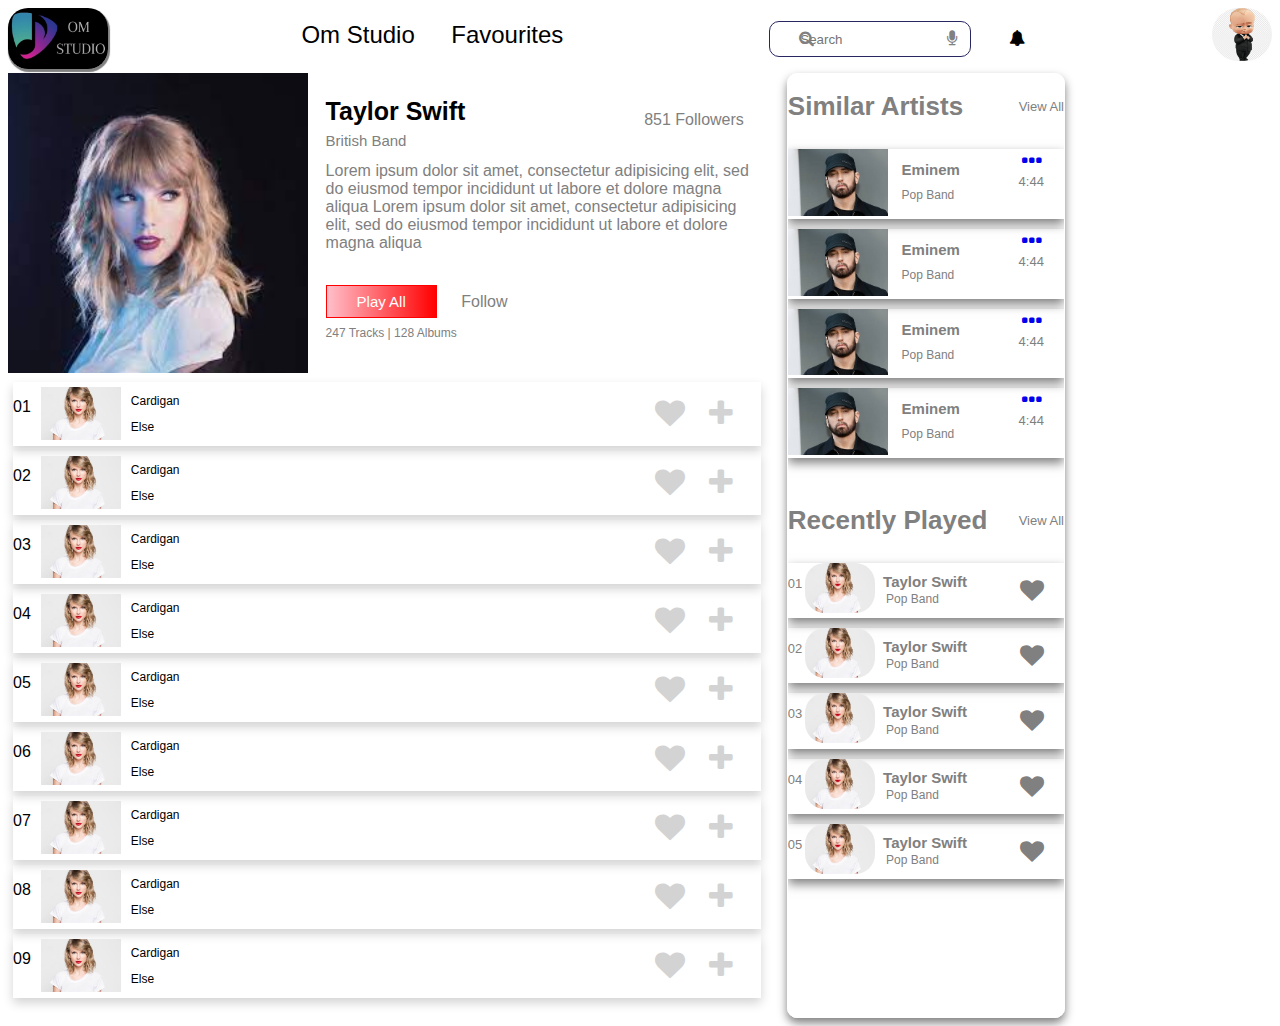
==== artist.html @ 35a2c5ba "Add files via upload" ====
<!DOCTYPE html>
<html lang="en" dir="ltr">
  <head>
    <meta charset="utf-8">
    <title>Artist</title>
    <link rel="stylesheet" href="https://cdnjs.cloudflare.com/ajax/libs/font-awesome/4.7.0/css/font-awesome.min.css">

    <link rel="stylesheet" href="index.css">
    <link rel="stylesheet" href="artist.css">
      <link rel="stylesheet" href="index2.css">
  </head>
  <body>
    <header>
      <div class="header-div">
        <div id="brand-logo">
          <a href="#">
            <img src="images/3986F8B8-918C-4091-91D7-9B2039264A98_4_5005_c.jpeg" alt="">
          </a>
        </div>

        <div class="header-nav">
          <nav>
            <a href="#">Om Studio</a>
            <a href="#">Favourites</a>
          </nav>
        </div>

        <div class="header-search">
          <form class="" action="" method="post">
            <input type="search" name="" value="" placeholder="Search">
            <span>
              <i class="fa fa-search" id="search-icon"aria-hidden="true"></i>
            </span>
            <span>
              <i class="fa fa-microphone" id="microphone-icon"></i>
            </span>
            <span>
              <i class="fa fa-bell" id="bell-icon"></i>
            </span>
          </form>
        </div>

         <div class="login-img">
            <img src="images/png-transparent-the-boss-baby-big-boss-baby-infant-child-animated-film-the-boss-baby-face-head-boss.png" alt="">
         </div>
      </div>
    </header>
  <!-- main -->
      <div class="artist">
        <div class="artist-details">
          <div class="artist-img">
            <a href="#"><img src="images/taylor-swift-4.jpeg" alt=""></a>
          </div>
          <div class="about">
            <div class="artist-name">
              <h1>Taylor Swift</h1>
              <p>British Band</p>
            </div>
            <div class="follower-count">
              <p>851 Followers</p>
            </div>
            <div class="artist-background">
              <p>Lorem ipsum dolor sit amet, consectetur adipisicing elit,
                sed do eiusmod tempor incididunt ut labore et dolore magna aliqua Lorem ipsum dolor sit amet,
                consectetur adipisicing elit, sed do eiusmod tempor incididunt ut labore et dolore magna aliqua</p>
          </div>
          <div class="play-button">
            <button type="button" name="button">Play All</button>
            <a href="#">Follow</a>
            <p>247 Tracks | 128 Albums</p>
          </div>
        </div>
       </div>

        <div class="artist-playlist">
          <div class="first-part">
            <div class="number">
               <p>01</p>
            </div>
            <div class="song-image">
                <a href="#audio"><img src="images/taylor-swift-3.jpeg" alt=""></a>
            </div>
            <div class="song-name">
              <p>Cardigan</p>
              <p>Else</p>
            </div>

          </div>
          <div class="second-part">
            <div class="heart">
              <a href="#"><i class="fa-thin fa fa-heart"></i></a>
            </div>
            <div class="plus">
              <a href="#"><i class="fa fa-plus"></i></a>
            </div>
          </div>

        </div>
        <div class="artist-playlist">
          <div class="first-part">
            <div class="number">
               <p>02</p>
            </div>
            <div class="song-image">
                <a href="#audio"><img src="images/taylor-swift-3.jpeg" alt=""></a>
            </div>
            <div class="song-name">
              <p>Cardigan</p>
              <p>Else</p>
            </div>

          </div>
          <div class="second-part">
            <div class="heart">
              <a href="#"><i class="fa-thin fa fa-heart"></i></a>
            </div>
            <div class="plus">
              <a href="#"><i class="fa fa-plus"></i></a>
            </div>
          </div>

        </div>
        <div class="artist-playlist">
          <div class="first-part">
            <div class="number">
               <p>03</p>
            </div>
            <div class="song-image">
                <a href="#audio"><img src="images/taylor-swift-3.jpeg" alt=""></a>
            </div>
            <div class="song-name">
              <p>Cardigan</p>
              <p>Else</p>
            </div>

          </div>
          <div class="second-part">
            <div class="heart">
              <a href="#"><i class="fa-thin fa fa-heart"></i></a>
            </div>
            <div class="plus">
              <a href="#"><i class="fa fa-plus"></i></a>
            </div>
          </div>

        </div>
        <div class="artist-playlist">
          <div class="first-part">
            <div class="number">
               <p>04</p>
            </div>
            <div class="song-image">
                <a href="#audio"><img src="images/taylor-swift-3.jpeg" alt=""></a>
            </div>
            <div class="song-name">
              <p>Cardigan</p>
              <p>Else</p>
            </div>

          </div>
          <div class="second-part">
            <div class="heart">
              <a href="#"><i class="fa-thin fa fa-heart"></i></a>
            </div>
            <div class="plus">
              <a href="#"><i class="fa fa-plus"></i></a>
            </div>
          </div>

        </div>
        <div class="artist-playlist">
          <div class="first-part">
            <div class="number">
               <p>05</p>
            </div>
            <div class="song-image">
                <a href="#audio"><img src="images/taylor-swift-3.jpeg" alt=""></a>
            </div>
            <div class="song-name">
              <p>Cardigan</p>
              <p>Else</p>
            </div>

          </div>
          <div class="second-part">
            <div class="heart">
              <a href="#"><i class="fa-thin fa fa-heart"></i></a>
            </div>
            <div class="plus">
              <a href="#"><i class="fa fa-plus"></i></a>
            </div>
          </div>

        </div>
        <div class="artist-playlist">
          <div class="first-part">
            <div class="number">
               <p>06</p>
            </div>
            <div class="song-image">
                <a href="#audio"><img src="images/taylor-swift-3.jpeg" alt=""></a>
            </div>
            <div class="song-name">
              <p>Cardigan</p>
              <p>Else</p>
            </div>

          </div>
          <div class="second-part">
            <div class="heart">
              <a href="#"><i class="fa-thin fa fa-heart"></i></a>
            </div>
            <div class="plus">
              <a href="#"><i class="fa fa-plus"></i></a>
            </div>
          </div>

        </div>
        <div class="artist-playlist">
          <div class="first-part">
            <div class="number">
               <p>07</p>
            </div>
            <div class="song-image">
                <a href="#audio"><img src="images/taylor-swift-3.jpeg" alt=""></a>
            </div>
            <div class="song-name">
              <p>Cardigan</p>
              <p>Else</p>
            </div>

          </div>
          <div class="second-part">
            <div class="heart">
              <a href="#"><i class="fa-thin fa fa-heart"></i></a>
            </div>
            <div class="plus">
              <a href="#"><i class="fa fa-plus"></i></a>
            </div>
          </div>

        </div>
        <div class="artist-playlist">
          <div class="first-part">
            <div class="number">
               <p>08</p>
            </div>
            <div class="song-image">
                <a href="#audio"><img src="images/taylor-swift-3.jpeg" alt=""></a>
            </div>
            <div class="song-name">
              <p>Cardigan</p>
              <p>Else</p>
            </div>

          </div>
          <div class="second-part">
            <div class="heart">
              <a href="#"><i class="fa-thin fa fa-heart"></i></a>
            </div>
            <div class="plus">
              <a href="#"><i class="fa fa-plus"></i></a>
            </div>
          </div>

        </div>
        <div class="artist-playlist">
          <div class="first-part">
            <div class="number">
               <p>09</p>
            </div>
            <div class="song-image">
                <a href="#audio"><img src="images/taylor-swift-3.jpeg" alt=""></a>
            </div>
            <div class="song-name">
              <p>Cardigan</p>
              <p>Else</p>
            </div>

          </div>
          <div class="second-part">
            <div class="heart">
              <a href="#"><i class="fa-thin fa fa-heart"></i></a>
            </div>
            <div class="plus">
              <a href="#"><i class="fa fa-plus"></i></a>
            </div>
          </div>

        </div>

      </div>

    <!-- aside -->
    <div class="aside-div">

      <div class="similiar-artist">
        <div class="similiar-artist-header">
          <div class="header">
            <h1>Similar Artists</h1>
          </div>
          <div class="view">
            <p>View All</p>
          </div>
        </div>
        <div class="similiar-artist-collection">
          <div class="similiar-artist-collection-images">
            <img src="images/eminem.jpeg" alt="Eminem">
          </div>
          <div class="similiar-artist-collection-desc">
            <h1>Eminem</h1>
            <p>Pop Band</p>
          </div>
          <div class="similiar-artist-collection-icon">
             <a href="#"><i class="fa fa-ellipsis-h" aria-hidden="true"></i></a>
            <p>4:44</p>
          </div>
        </div>
        <div class="similiar-artist-collection">
          <div class="similiar-artist-collection-images">
            <img src="images/eminem.jpeg" alt="Eminem">
          </div>
          <div class="similiar-artist-collection-desc">
            <h1>Eminem</h1>
            <p>Pop Band</p>
          </div>
          <div class="similiar-artist-collection-icon">
             <a href="#"><i class="fa fa-ellipsis-h" aria-hidden="true"></i></a>
            <p>4:44</p>
          </div>
        </div>
        <div class="similiar-artist-collection">
          <div class="similiar-artist-collection-images">
            <img src="images/eminem.jpeg" alt="Eminem">
          </div>
          <div class="similiar-artist-collection-desc">
            <h1>Eminem</h1>
            <p>Pop Band</p>
          </div>
          <div class="similiar-artist-collection-icon">
             <a href="#"><i class="fa fa-ellipsis-h" aria-hidden="true"></i></a>
            <p>4:44</p>
          </div>
        </div>
        <div class="similiar-artist-collection">
          <div class="similiar-artist-collection-images">
            <img src="images/eminem.jpeg" alt="Eminem">
          </div>
          <div class="similiar-artist-collection-desc">
            <h1>Eminem</h1>
            <p>Pop Band</p>
          </div>
          <div class="similiar-artist-collection-icon">
             <a href="#"><i class="fa fa-ellipsis-h" aria-hidden="true"></i></a>
            <p>4:44</p>
          </div>
        </div>

      </div>
      <div class="recently-played">
        <div class="recently-played-header">
          <div class="header">
            <h1>Recently Played</h1>
          </div>
          <div class="view">
            <p>View All</p>
          </div>
        </div>
        <div class="recently-played-collection">
          <div class="ecently-played-collection-number">
            <p>01</p>
          </div>
          <div class="recently-played-collection-images">
            <a href="#audio"><img src="images/taylor-swift-3.jpeg" alt="Taylor Swift"></a>
          </div>
          <div class="recently-played-collection-desc">
            <h1>Taylor Swift</h1>
            <p>Pop Band</p>
          </div>
          <div class="recently-played-collection-icon">
            <a href="#"><i class="fa-thin fa fa-heart"></i></a>
          </div>
        </div>
        <div class="recently-played-collection">
          <div class="ecently-played-collection-number">
            <p>02</p>
          </div>
          <div class="recently-played-collection-images">
            <a href="#audio"><img src="images/taylor-swift-3.jpeg" alt="Taylor Swift"></a>
          </div>
          <div class="recently-played-collection-desc">
            <h1>Taylor Swift</h1>
            <p>Pop Band</p>
          </div>
          <div class="recently-played-collection-icon">
            <a href="#"><i class="fa-thin fa fa-heart"></i></a>
          </div>
        </div>
        <div class="recently-played-collection">
          <div class="ecently-played-collection-number">
            <p>03</p>
          </div>
          <div class="recently-played-collection-images">
            <a href="#audio"><img src="images/taylor-swift-3.jpeg" alt="Taylor Swift"></a>
          </div>
          <div class="recently-played-collection-desc">
            <h1>Taylor Swift</h1>
            <p>Pop Band</p>
          </div>
          <div class="recently-played-collection-icon">
            <a href="#"><i class="fa-thin fa fa-heart"></i></a>
          </div>
        </div>
        <div class="recently-played-collection">
          <div class="ecently-played-collection-number">
            <p>04</p>
          </div>
          <div class="recently-played-collection-images">
            <a href="#audio"><img src="images/taylor-swift-3.jpeg" alt="Taylor Swift"></a>
          </div>
          <div class="recently-played-collection-desc">
            <h1>Taylor Swift</h1>
            <p>Pop Band</p>
          </div>
          <div class="recently-played-collection-icon">
            <a href="#"><i class="fa-thin fa fa-heart"></i></a>
          </div>
        </div>
        <div class="recently-played-collection">
          <div class="ecently-played-collection-number">
            <p>05</p>
          </div>
          <div class="recently-played-collection-images">
            <a href="#audio"><img src="images/taylor-swift-3.jpeg" alt="Taylor Swift"></a>
          </div>
          <div class="recently-played-collection-desc">
            <h1>Taylor Swift</h1>
            <p>Pop Band</p>
          </div>
          <div class="recently-played-collection-icon">
            <a href="#"><i class="fa-thin fa fa-heart"></i></a>
          </div>
        </div>


      </div>

    </div>


    <!-- music controller -->
    <section id="audio">
      <div id="audio-container">

         <div id="audio-img-name-author">
           <div id="audio-img">
               <img src="images/anne-marie-2.jpeg">
           </div>
           <div id="audio-name-author">
              <div id="audio-name">
                 <p>Imagine by John </p>
               </div>
               <div id="audio-author">
                 <p>John Lennon</p>
               </div>
          </div>
          <div id="audio-heart-ban">
              <a href="#"> <i class="fa fa-heart"></i> </a>
              <a href="#"> <i class="fa fa-ban"></i> </a>
          </div>
        </div>

        <div id="audio-widget-time">
          <div id="audio-widget">
            <div class="audio-widget-pad">
               <a href="#"> <i class="fa fa-random"></i> </a>
            </div>
            <div class="audio-widget-pad">
               <a href="#"> <i class="fa fa-step-backward"></i> </a>
            </div>
            <div class="audio-widget-pad">
               <a href="#"> <i class="fa fa-pause-circle fa-3x" style="font-size:3.5rem;padding-top:.2rem;"></i> </a>
            </div>
            <div class="audio-widget-pad">
               <a href="#"> <i class="fa fa-step-forward"></i> </a>
            </div>
            <div class="audio-widget-pad">
               <a href="#"> <i class="fa fa-redo"></i> </a>
            </div>
            <div class="audio-widget-pad">
               <a href="#"> <i class="fa fa-repeat" style="padding-left:3px;"></i></a>
            </div>
          </div>
          <div id="audio-time">
             <div class="">
                <p>1:39</p>
             </div>
              <div class="vol-range">
                <input type="range" name="" value="" min="0" max="100">
              </div>
              <div class="">
                 <p>4:44</p>
              </div>
          </div>
        </div>

        <div id="audio-icons-sound">
          <div>
            <a href=""> <i class="fa fa-align-justify"></i></a>
          </div>
          <div>
            <a href="">  <i class="fa fa-headphones"></i> </a>
          </div>
          <div>
            <a href="">  <i class="fa fa-volume-up"></i> </a>
          </div>
          <div class="">
            <input type="range" name="" value="" min="0" max="100">
          </div>
          <div>
            <a href="">  <i class="fa fa-expand"></i> </a>
          </div>
        </div>

      </div>
    </section>

  </body>
</html>
---- index.css ----
*{
  box-sizing: border-box;
  font-family: sans-serif;
}
.header-div{
  display: flex;
  flex-wrap: wrap;
  justify-content: space-between;
  /* border: 2px solid red; */
  width: 100%;
}
.header-nav{
    padding:1%;
    /* border: 1px solid green; */
}
.header-search{
  padding: 1%;
  /* border: 1px solid red; */
}
#brand-logo{
    /* border: 1px solid green; */
    /* transform: translateX(50%); */
}
 #brand-logo img{
  width:100px;
  box-shadow: 1px 2px 1px 1px grey;
  border-radius: 20px;
  background-size: cover;


}
#brand-logo img:hover{
  transform: rotateY(15deg) translateX(10px) ;
}

.header-nav a{
  text-decoration: none;
  font-size: 1.5rem;
  color:black;
  padding: 1rem
}

/* login image */
.login-img{
    /* border: 1px solid green; */
}

.login-img img{
  width: 60px;
  border-radius:50px;
}
.login-img img:hover{
  box-shadow: 0 0px 5px rgba(0,0,0,.5);
}

/* Header Search */

.header-search input[type="search"]{
  width:76%;
  height: 2.3rem;
  /* background: #292761; */
  border: 1px solid #292761;
  border-radius: 10px;
  padding-left: 30px;
  color: ;
}
#search-icon{
  position: relative;
  left: -11rem;
  color: grey;

}
 #microphone-icon{
  position: relative;
  left: -3rem;
  color: grey;

}
#bell-icon{
  /* color: white; */
}
/* Main Content */
.main-content{
  width: auto;
  padding: 0.5rem;
  border: 1px solid white;
  width: 65%;
  display: inline-block;

}
.slider-song{
  display:flex;
  flex-wrap:wrap;
  justify-content: center;
  padding: 2%;
  border: 1px solid white;
}
.slider-song-1{
  padding: 2%;
  margin: 2%;
}
.slider-song-1 img{
  width: 150px;
  transition: width 1s;

}
.slider-song-1 img:hover{
  width: 200px;
}

/* Latest Release */
.latest-release{
  display: flex;
  flex-wrap: wrap;
  margin-top: 1%;
  /* border: 1px solid yellow; */

}
.latest-release-header {
  width: 100%;
  color: black;
  padding-bottom:1%;
  /* border: 1px solid red; */
}
.latest-release-content{
  display:flex;
  justify-content: space-between;
  padding: .5%;
   margin:0 2% 0 2% ;
  /* border: 1px solid red; */

}
.latest-release-content-img{
   margin:1%;
   transition: 0.5s;

}
.latest-release-content-img img{
    width:150px;
}
.lr-play {
  display: none;
}
.lr-play a{
  color: black;
}

.latest-release-content-img:hover .lr-play{
  opacity: 0.5;
  display: inline-block;
  margin-left:-3.6rem;
  margin-top: 2.3rem;
  position: absolute;
}
.latest-release-content-des{
  text-align: justify;
  padding:10px;
  color: black;
  margin-top: -8px;

}
.latest-release-content-icon{
  color: black;
  padding: 2px;
  margin: .5rem;
}
.latest-release-content-icon a{
  padding-left: .5rem;
  font-size: 25px;
  color: black;
}
.latest-release-dropdown ul li i{
  color:grey;
}
.ul-lr-dropdown a{
  color: black;
  text-decoration: none;
  font-size: 13px;
  line-height: 2;
}
.ul-lr-dropdown {
  display:none;
  position: absolute;
  color: black;
  left: 20%;
  padding:5px;
  box-shadow: 15 15px 20px rgba(0,0,0,.5);
  z-index: 1;
  width: 20%;
  height: 15%;
}
.ul-lr-dropdown-2 a{
  color: black;
  text-decoration: none;
  font-size: 13px;
  line-height: 2;
}
.ul-lr-dropdown-2 {
  display:none;
  position: absolute;
  color: black;
  left: 50%;
  top: 35%;
  padding:5px;
  box-shadow: 15 15px 20px rgba(0,0,0,.5);
  z-index: 1;
  width: 20%;
  height: 15%;
}
.ul-lr-dropdown-4 a{
  color: black;
  text-decoration: none;
  font-size: 13px;
  line-height: 2;
}
.ul-lr-dropdown-4 {
  display:none;
  position: absolute;
  color: black;
  left: 50%;
  padding:5px;
  box-shadow: 15 15px 20px rgba(0,0,0,.5);
  z-index: 1;
  width: 20%;
  height: 15%;
}
.latest-release-dropdown:hover .ul-lr-dropdown{
  display: block;
}
.latest-release-dropdown:hover .ul-lr-dropdown-2{
  display: block;
}
.latest-release-dropdown:hover .ul-lr-dropdown-4{
  display: block;
}
.latest-release-content-img:hover{
  transform: scale(1.09);
  box-shadow: 0 15px 20px rgba(0,0,0,.5);
  color:black;

}
#audio:target{
   display:block;
   width: 100%;
}

/* Popular Artists */
.popular-artists{
  display: flex;
  flex-wrap:wrap;
  margin-top: 10px;
  border: 1px solid white;
}
.popular-artists-header{
  width: 100%;
  padding-bottom:5%;
  /* border: 1px solid red; */
  /* padding-left: 1rem; */
  color: black;
}
.popular-artists-content{
  display: flex;
  flex-wrap:wrap;
}

.popular-artists-profile img {
  width: 120px;
  border-radius:7rem;
  margin: 1rem;
}
.popular-artists-profile:hover .lr-play{

  display: inline-block;
  margin-left:-5.2rem;
  margin-top: 4.5rem;
  position: absolute;
}
.popular-artists-profile p{
  padding-left: .5rem;
  margin: 0;
  /* padding: 0; */
  font-size: 25px;
  color: grey;
}
.popular-artists-profile{
  transition: .5s;
}
.popular-artists-profile:hover{
  transform: scale(1.09);
  box-shadow: 0 15px 20px rgba(0,0,0,.5);

}
/* Stations Type */
.stations-type{
  padding: 2px;
  margin-top: 20px;

}
.stations-container{
  display:flex;
  flex-wrap: wrap;
  background-color:lightgrey;

}
.stations-container div{
  width: 140px;
  height: 140px;
  margin: 9px;
  transition: 0.5s;
  /* padding: 10px; */
  margin-left: 20px;
}
.stations-logo img {
  width: 140px;
  height: 140px;
  border-radius: 100px;
}
.bg-image-1{
  background-image:url("images/love.jpeg");
  width:120px;
  text-align: center;
  background-position: center;
  background-size:cover;
  background-repeat: no-repeat;
  border-radius:100px;
  opacity: 0.8;


}

.bg-image-3{
  background-image:url("images/chill.jpeg");
  width:120px;
  background-position: center;
  background-size: cover;
  background-repeat: no-repeat;
  border-radius:100px;
  opacity: 0.9;

}
.bg-image-4{
  background-image:url("images/workout.jpeg");
  width:120px;
  background-position: center;
  background-size: cover;
  background-repeat: no-repeat;
  border-radius:100px;
  opacity: 0.9;

}
.bg-image-5{
  background-image:url("images/rock.jpeg");
  width:120px;
  background-position: center;
  background-size: cover;
  background-repeat: no-repeat;
  border-radius:100px;
  opacity: 0.9;


}
/* Pseudo Classe */
.bg-image-1::after{
  content: 'Love';
  position: relative;
  color: white;
  font-size: 30px;
  top:45px;
}

.bg-image-3::after{
  content: 'Chill';
  position: relative;
  color: white;
  font-size: 30px;
  top:45px;
  left: 35px;
}
.bg-image-4::after{
  content: 'Workout';
  position: relative;
  color: white;
  font-size: 30px;
  top:45px;
  left: 15px;
}
.bg-image-5::after{
  content: 'Rock';
  position: relative;
  color: white;
  font-size: 30px;
  top:45px;
  left: 35px;
}
.stations-container div:hover{
  transform: scale(1.09);
  box-shadow: 0 25px 30px rgba(0,0,0,.5);
}

/* mood-Type */
.mood-type{
  display: flex;
  flex-wrap: wrap;
  justify-content:center;
  /* border: 1px solid red; */
  /* margin-top: 1rem; */
  padding: 2%;

}
.mood-type div{

  /* height: 10rem; */
  /* border: 1px solid green; */
  transition: 0.5s;
  margin:2% 0 0 2%;
  padding: 5%;

}
.mood-bg-1 img{
  width: 120px;
  height: 120px;
  opacity: 0.9;
}
.mood-bg-2 img{
  width: 120px;
  height: 120px;
  opacity: 0.9;

}
.mood-bg-3 img{
  width: 120px;
  height: 120px;
  opacity: 0.9;
}
.mood-type div:hover{
  box-shadow: 0 15px 20px rgba(0,0,0,.5);
  z-index: 1;
}

/* Latest-English */
.latest-english{
  display: flex;
  flex-wrap: wrap;
  margin-top:10px;
}
.latest-english-header{
  width: 100%;
  color: black;
  padding-bottom: 5%;

}
.latest-english-content{
  padding: 10px;
  transition: 0.5s;
  margin: 5px;
}
.latest-english-track img{
  width: 130px;
  height: 130px;
  box-shadow: 5px 20px 50px 2px grey;
  /* border: 1px solid #0f0f2b; */
  object-fit: cover;

}
.latest-english-track-desc p{
  margin-top: 2px;
  color: black;
}
.latest-english-content:hover{
  /* z-index: 1; */
  transform: scale(1.1);
  box-shadow: 0 15px 20px rgba(0,0,0,.5);
}
/* Latest-Hindi */
.latest-hindi{
  display: flex;
  flex-wrap: wrap;
  margin-top:10px;
}
.latest-hindi-header{
  width: 100%;
  color: black;
  padding-bottom: 5px;
}
.latest-hindi-content{
  padding: 10px;
  transition: 0.5s;
  margin: 5px;

}
.latest-hindi-track img{
  width: 130px;
  height: 130px;
  box-shadow: 0.5px 2px 5px 2px grey;
  border: 1px solid #0f0f2b;
  object-fit: cover;

}
.latest-hindi-track-desc p{
  margin-top:  2px;
  color: black;
}
.latest-hindi-content:hover{
  transform: scale(1.09);
  box-shadow: 0 15px 20px rgba(0,0,0,.5);

}


/* Aside Div */
.aside-div{
  display: inline-block;
  width: 20%;
  height:100vh;
  border: 1px solid white;
  vertical-align: top;
  margin-left:1rem;
  color:black;
  font-size: 13px;
  box-shadow: 0 5px 10px rgba(0,0,0,.5);
  overflow: scroll;
  border-radius: 20px;

}
.aside-content{
  display: flex;
  justify-content: space-between;
  padding: 1%;
  margin:4%;
}

.aside-content-1{
  display: flex;
}
.aside-content-img{
    margin-left: 15px;
}
.aside-content-img img{
 border-radius: 10px;
 border: 1px solid grey;
 width: 40px;
 object-fit: cover;
}
.aside-content-no{
  color:black;
}
.aside-content-desc p{
  margin-top: 2px;
  font-size: 12px;
  color:grey;
  margin-left: 20px;

}
.aside-content-heart i{
  margin-top:10px;
  color: grey;
}
.aside-content-heart i:hover{
  color:red ;
  transform: translate(-10%,90%);
}
.aside-div-header{
  display:flex;
  justify-content: space-between;
  margin-top: 2%;
  padding: 2%;
}
.aside-content:hover{
  background:lightgrey;
  box-shadow: 0 0px 5px rgba(0,0,0,.5);
  border-radius: 30px;
  margin-top:10px;

}


/*bottom music player (audio)*/

#audio{
   display:none;
   position: fixed;
   top: 85%;
   color: lightgrey;
   background-color: #2B4F60;
   /* border: 2px solid red; */
   width: 100%;

}

#audio-container{
   display: flex;
   justify-content: space-around;
   width: 100%;
   margin: 5px;
   color: lightgrey;
   /* border: 2px solid red; */
}
#audio-img-name-author{
  display: flex;
}
#audio-img{
  /* border: 1px solid green; */
  text-align: center;
  padding: 5px 5px;

}
#audio-img-name-author #audio-img img{
  width: 100px;
  object-fit: cover;
  border-radius: 50px;
  /* padding-top: 5px; */

}
#audio-name-author{
  /* border: 1px solid black; */
  padding:0px 20px;
}
#audio-name-author #audio-name ,#audio-author{
  /* border: 1px solid red; */
  font-size:1.1rem;
}
#audio-heart-ban{
  /* border: 1px solid green; */
  padding-top:.8rem;
}
#audio-heart-ban i{
  color: lightgrey;
  font-size:1.5rem;
  /* padding:0rem; */
  padding:7px 7px;
}
#audio-heart-ban i:hover{
  color: red;
}
#audio-widget-time{
  /* border: 1px solid green; */
  padding:0% 10%;
}
#audio-widget{
  display: flex;
  /* border: 1px solid green; */
  justify-content: center;

}
.audio-widget-pad i{
  font-size: 2rem;
  padding:1rem 0rem 0rem 1rem;
  color: lightgrey;
}
.audio-widget-pad i:hover{
  color:white;
}
#audio-time{
  display:flex;
  /* border: 1px solid red; */
}
.vol-range{
  padding-right:10%;
  padding-top: 3.8%;
  padding-left:5%;
  /* border: 1px solid red; */
}
#audio-time input[type="range"]{
  width: 20vw;
}

#audio-icons-sound{
  display:flex;
  /* padding: 5rem; */
}
#audio-icons-sound i{
  color:lightgrey;
  font-size: 2rem;
  margin:1rem;
}
#audio-icons-sound i:hover{
  color:white;
}
#audio-icons-sound input[type="range"]{
  margin-top:1.5rem;
  /* width: 100% */
}
---- artist.css ----
/* main */

.artist{
  display: inline-block;
  width:60%;
  /* border: 1px solid red; */
}
.artist-details{
  /* border: 1px solid red; */
  display: flex;
  /* flex-wrap: wrap; */
}
.artist-img{
  /* border: 1px solid green; */
}
.artist-img img{
  width:300px;
}
.about{
  display: flex;
  flex-wrap: wrap;
  justify-content: space-between;
  /* border: 1px solid green; */
  margin: 1%;
  padding-left: 10px;
}
.artist-name h1{
  font-size: 25px;
}
.artist-name p{
  font-size: 15px;
  margin-top: -8%;
    color: grey;
}
.follower-count{
  padding:15px 15px 0px 0px;
  color: grey;
}
.artist-background{
  margin-top: -8%;
  width: 100%;
  color: grey;
}
.play-button a{
  margin-left: 20px;
  text-decoration: none;
  color: grey;
}
.play-button p{
  font-size: 12px;
  color: grey;
  margin-top: 8px;

}
.play-button button{
  font-size: 15px;
  padding: 7px 30px 7px 30px;
  border: 1px solid red;
  color: white;
  background-image: linear-gradient(to right,pink,red);

}
.play-button button:hover{
  background-image: linear-gradient(to left,pink,red);
}
.artist-playlist{
  display: flex;
  justify-content: space-between;
  /* border: 1px solid red; */
  margin:5px;
  box-shadow: 0 5px 10px lightgrey;
}
.artist-playlist:hover{
  box-shadow: 0 15px 10px lightgrey;
}
.first-part{
  display: flex;

}
.second-part{
  display: flex;
  color:grey;
}
.song-image{
  /* border: 1px solid blue; */
  margin-left: 10px;
  padding-top: 5px;
}
.song-image img{
  width: 80px;
}
.song-image img:hover{
  border-radius: 40px;
  border: 1px solid grey;
}
.song-name{
  font-size: 12px;
  margin-left: 10px;
}
.second-part{
  padding:2% 7% 0px 0px;
  /* border: 1px solid red; */
  font-size: 30px;
  color: grey;
}
.heart i{
    /* border: 1px solid red; */
    /* font-size: 30px;*/
    color: lightgrey;
}
.heart i:hover{
    color:red;
}
.plus i{
  /* border: 1px solid red; */
  position: relative;
  left: 100%;
  color: lightgrey;
}
.plus i:hover{
  color:lightgreen;
}
/* aside */
.aside-div{
  display: inline-block;
  width: 22%;
  border: 1px solid white;
  vertical-align:top;
  margin-left:1rem;
  color:grey;
  font-size: 13px;
  border-radius: 10px;
  height: 105vh;
}

.similiar-artist-header{
  display: flex;
  justify-content: space-between;
}
.similiar-artist-header p{
  margin-top: 25px;
}
.similiar-artist-collection{
  display: flex;
  justify-content: space-between;
  box-shadow: 0 5px 10px rgba(0,0,0,.5);
  margin-top: 10px;

}
.similiar-artist-collection-images img{
  width:100px;
}
.similiar-artist-collection-desc h1{
  font-size: 15px;
  margin-top: 2px;
  padding: 10px 50px 0px 5px;
  color: grey;
}
.similiar-artist-collection-desc p{
  font-size: 12px;
  margin: 0px;
  padding:0px 0px 0px 5px;
  color: grey;
}
.similiar-artist-collection-icon i{
   font-size: 25px;
   padding-left: 3px;
}
.similiar-artist-collection-icon p{
  margin: 0px;
  padding: 0px 20px 0px 0px;
}

.recently-played-header{
  display: flex;
  justify-content: space-between;
  margin-top:30px;
}
.recently-played-header p{
  margin-top: 25px;
}
.recently-played-collection{
  display: flex;
  justify-content: space-between;
  box-shadow: 0 5px 10px rgba(0,0,0,.5);
  margin-top: 10px;
}
.recently-played-collection-images img{
  width:70px;
  height: 50px;
  border-radius: 20px;
}
.recently-played-collection-desc h1{
  font-size: 15px;
  margin-top: 5px;
  padding: 5px 50px 0px 5px;
  color: grey;
}
.recently-played-collection-desc p{
  font-size: 12px;
  margin-top: -8px;
  padding:0px 0px 0px 8px;
  color: grey;
}
.recently-played-collection-icon i{
  font-size: 24px;
  /* padding-left: 3px; */
  margin:15px 20px 0px 0px;
  color: grey;
}
.recently-played-collection-icon i:hover{
  color: red;
}
---- index2.css ----
@media screen and (max-width:540px) {
  /* Slider */
  .slider-song-1 img{
    width: 100px;
    transition: width 1s;

  }
  .slider-song-1{
    padding: 0%;
  }
  .slider-song-1 img:hover{
    width: 120px;
  }
  #audio-img-name-author{
    /* border: 1px solid green; */
    display: none;
  }
  #audio-heart-ban{
    /* border: 1px solid green; */
    display: none;
  }
  /* latest Release */
  #audio-icons-sound{
    display: none;
  }
  #audio-widget-time{
    /* border: 1px solid white; */
    padding:0px 20px 0px 20px;
  }
  #audio-widget{
    /* border: 1px solid white; */
    padding:0px 50px 0px 50px;

  }
  .vol-range{
    padding:11px 0px 0px 0px;
    /* border: 1px solid red; */
  }
  #audio-time input[type="range"]{
    width: 70vw;
  }
  .para{
    display: none;
  }
  .aside-content-desc{
    display: none;
  }
  .aside-div{
    width: 28vw;
    margin: 2px;
    height: 120vw;
  }


}
 @media screen and (max-width:430px){
  /* body{
    background-color: orange;
  } */
  .header-nav{
      padding:0%;
      margin: 0;
      /* border: 1px solid green; */

  }
  .header-nav a{
      font-size: 20px;
      padding: 5px;
      margin: 0px;
  }
  .latest-release-header h1{
    font-size: 25px;
  }
  .latest-release-content-des{
    display:none;
  }

  .popular-artists-header h1{
    font-size: 25px;
  }
  .latest-english-header h1{
    font-size: 25px;

  }
  .latest-hindi-header h1{
    font-size: 25px;
  }
  #audio-img-name-author{
    /* border: 1px solid green; */
    display: none;
  }
  #audio-heart-ban{
    /* border: 1px solid green; */
    display: none;
  }

  #audio-widget-time{
    /* border: 1px solid white; */
    padding:0px 10px 0px 0px;
  }
  #audio-widget{
    /* border: 1px solid white; */
    padding:0px 10px 0px 0px;

  }

  .vol-range{
    padding:11px 0px 0px 0px;
    /* border: 1px solid red; */
  }
  #audio-time input[type="range"]{
    width: 70vw;
  }

  #audio-icons-sound{
    display: none;
  }



}
@media screen and (max-width:430px){
  .header-nav{
      padding-top:20px;
      margin: 0;
      /* border: 1px solid green; */

  }
  .header-nav a{
      font-size: 18px;
      padding: 5px;
      margin: 0px;
  }
  .header-search{
     display: none;
  }
  .login-img{
    display: none;
  }
  #audio-widget-time{
    /* border: 1px solid green; */
    padding:0px 10px 0px 0px;


  }
  #audio-widget{
    /* border: 1px solid white; */
    padding:0px 10px 0px 0px;

  }

  .vol-range{
    padding:11px 0px 0px 0px;
    /* border: 1px solid red; */
  }
  #audio-time input[type="range"]{
    width: 70vw;
  }


}
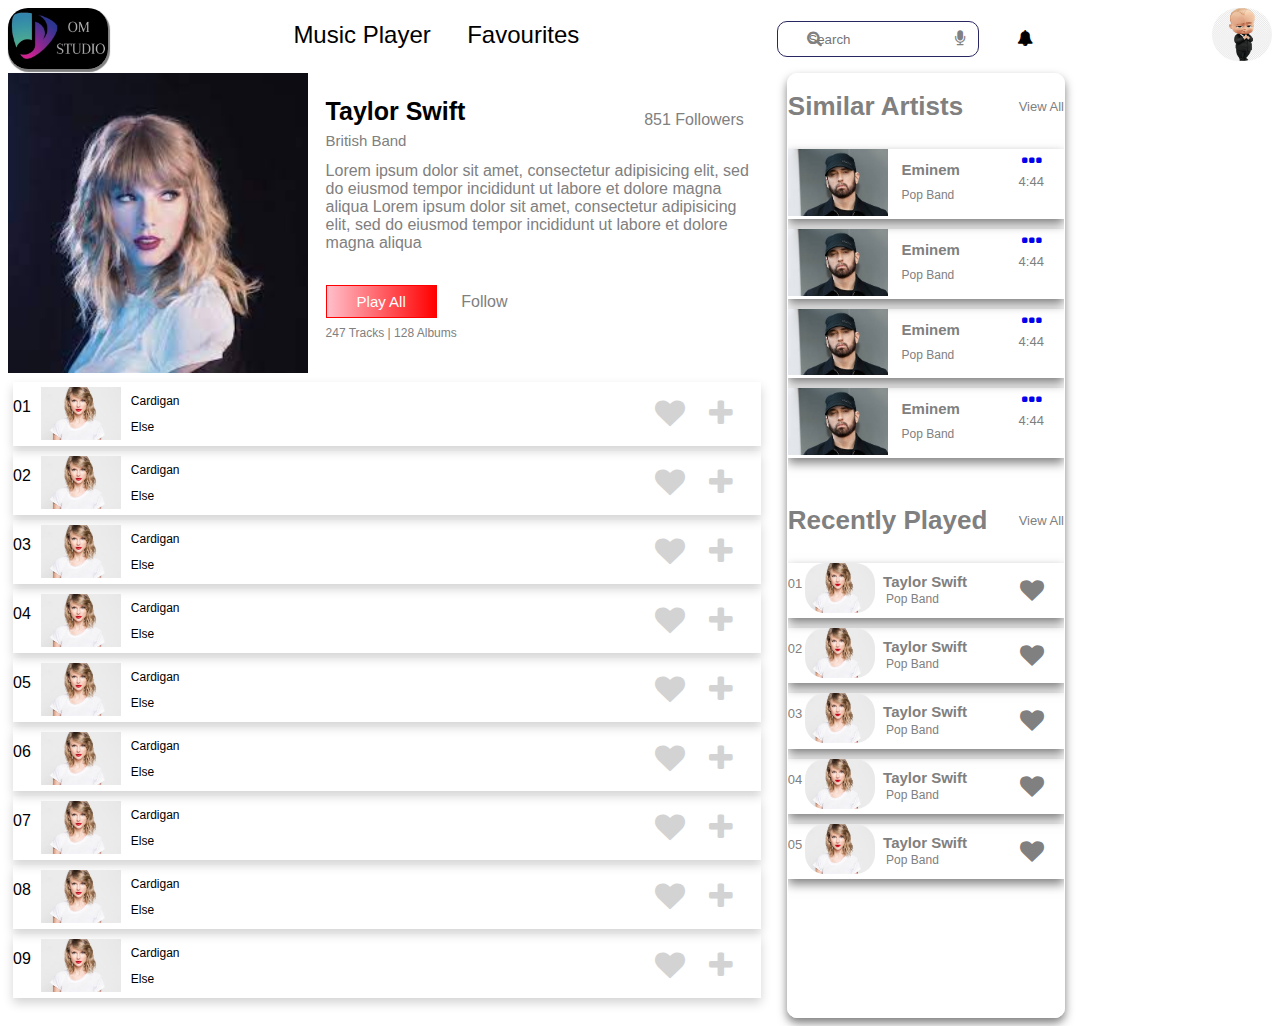
==== commit 00e4864d: "Update artist.html" ====
--- a/artist.html
+++ b/artist.html
@@ -20,7 +20,7 @@
 
         <div class="header-nav">
           <nav>
-            <a href="#">Om Studio</a>
+            <a href="#">Music Player</a>
             <a href="#">Favourites</a>
           </nav>
         </div>
